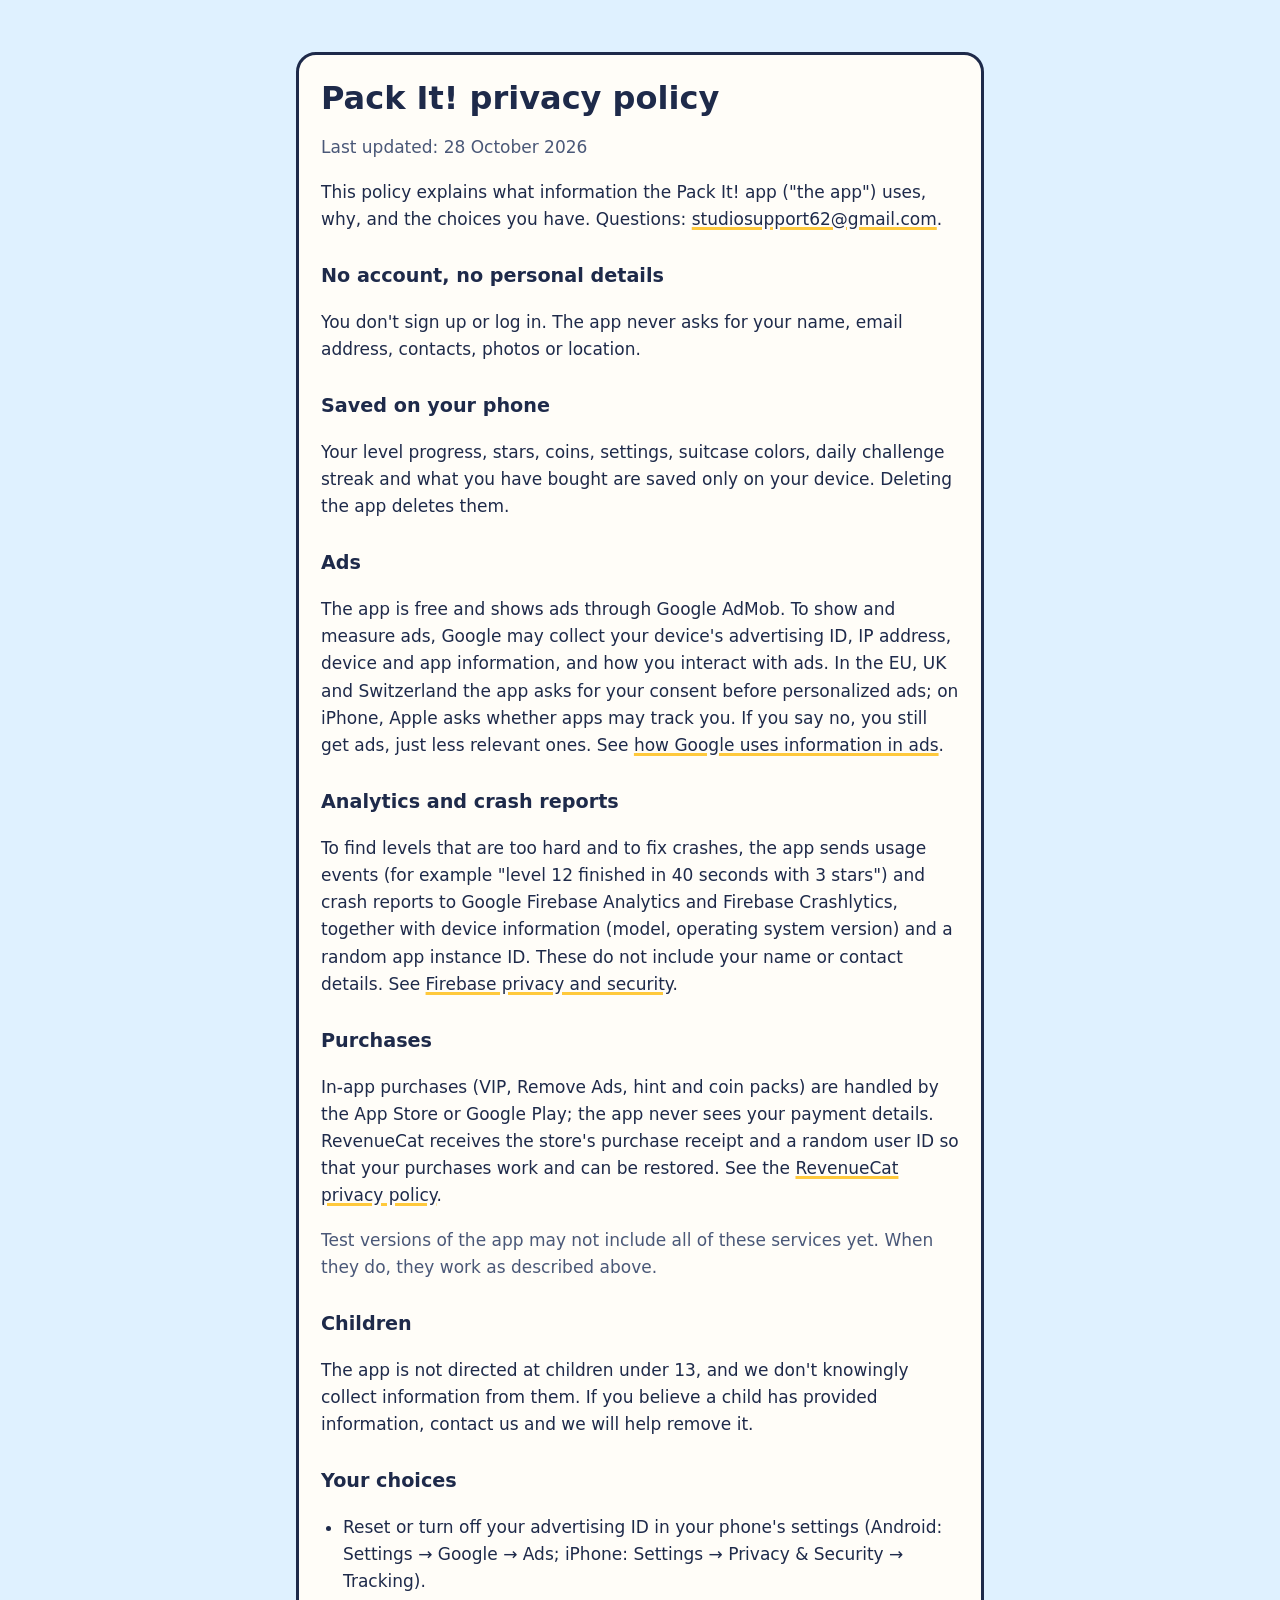
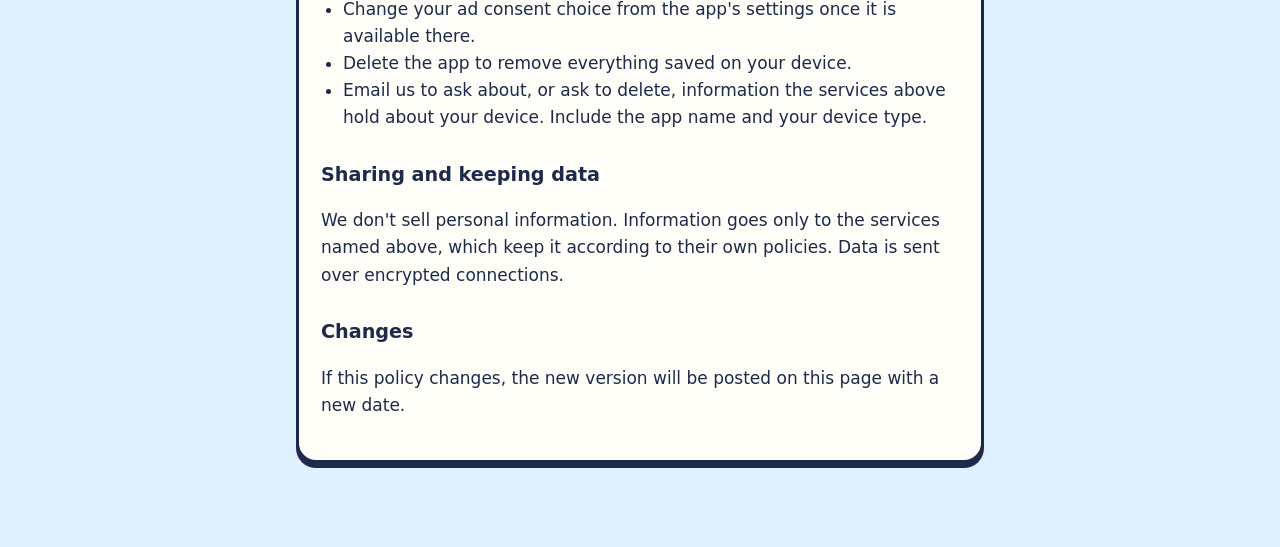
==== pack-it/privacy.html @ 5e6c573e "Studio page and Pack It! privacy policy Co-Authored-By: Claude Opus 5.5 <noreply@anthropic.com> Clau" ====
<!doctype html>
<html lang="en"><head><meta charset="utf-8"><meta name="viewport" content="width=device-width,initial-scale=1">
<title>Pack It! privacy policy</title><link rel="stylesheet" href="../style.css"></head>
<body><main>
<div class="card">
<h1>Pack It! privacy policy</h1>
<p class="muted">Last updated: 28 October 2026</p>

<p>This policy explains what information the Pack It! app ("the app") uses, why, and the choices you have.
Questions: <a href="mailto:studiosupport62@gmail.com">studiosupport62@gmail.com</a>.</p>

<h2>No account, no personal details</h2>
<p>You don't sign up or log in. The app never asks for your name, email address, contacts, photos or location.</p>

<h2>Saved on your phone</h2>
<p>Your level progress, stars, coins, settings, suitcase colors, daily challenge streak and what you have bought are
saved only on your device. Deleting the app deletes them.</p>

<h2>Ads</h2>
<p>The app is free and shows ads through Google AdMob. To show and measure ads, Google may collect your device's
advertising ID, IP address, device and app information, and how you interact with ads.
In the EU, UK and Switzerland the app asks for your consent before personalized ads; on iPhone, Apple asks whether
apps may track you. If you say no, you still get ads, just less relevant ones.
See <a href="https://policies.google.com/technologies/ads">how Google uses information in ads</a>.</p>

<h2>Analytics and crash reports</h2>
<p>To find levels that are too hard and to fix crashes, the app sends usage events (for example "level 12 finished
in 40 seconds with 3 stars") and crash reports to Google Firebase Analytics and Firebase Crashlytics, together with
device information (model, operating system version) and a random app instance ID. These do not include your name
or contact details. See <a href="https://firebase.google.com/support/privacy">Firebase privacy and security</a>.</p>

<h2>Purchases</h2>
<p>In-app purchases (VIP, Remove Ads, hint and coin packs) are handled by the App Store or Google Play; the app never
sees your payment details. RevenueCat receives the store's purchase receipt and a random user ID so that your
purchases work and can be restored. See the <a href="https://www.revenuecat.com/privacy">RevenueCat privacy policy</a>.</p>

<p class="muted">Test versions of the app may not include all of these services yet. When they do, they work as described above.</p>

<h2>Children</h2>
<p>The app is not directed at children under 13, and we don't knowingly collect information from them. If you
believe a child has provided information, contact us and we will help remove it.</p>

<h2>Your choices</h2>
<ul>
<li>Reset or turn off your advertising ID in your phone's settings (Android: Settings → Google → Ads; iPhone: Settings → Privacy &amp; Security → Tracking).</li>
<li>Change your ad consent choice from the app's settings once it is available there.</li>
<li>Delete the app to remove everything saved on your device.</li>
<li>Email us to ask about, or ask to delete, information the services above hold about your device. Include the app name and your device type.</li>
</ul>

<h2>Sharing and keeping data</h2>
<p>We don't sell personal information. Information goes only to the services named above, which keep it according
to their own policies. Data is sent over encrypted connections.</p>

<h2>Changes</h2>
<p>If this policy changes, the new version will be posted on this page with a new date.</p>
</div>
</main></body></html>
---- style.css ----
:root{--bg:#DFF1FF;--ink:#1E2A4A;--soft:#4A5878;--card:#FFFDF8;--accent:#FFC93C}
*{box-sizing:border-box}
body{margin:0;background:var(--bg);color:var(--ink);font:17px/1.6 system-ui,-apple-system,"Segoe UI",Roboto,sans-serif}
main{max-width:720px;margin:0 auto;padding:32px 16px 64px}
.card{background:var(--card);border:3px solid var(--ink);border-radius:20px;box-shadow:0 5px 0 var(--ink);padding:24px 22px;margin:20px 0}
h1{font-size:2rem;line-height:1.2;margin:0 0 8px}
h2{font-size:1.2rem;margin:28px 0 6px}
p,li{color:var(--ink)}
small,.muted{color:var(--soft)}
a{color:var(--ink);text-decoration-color:var(--accent);text-decoration-thickness:3px}
ul{padding-left:22px}
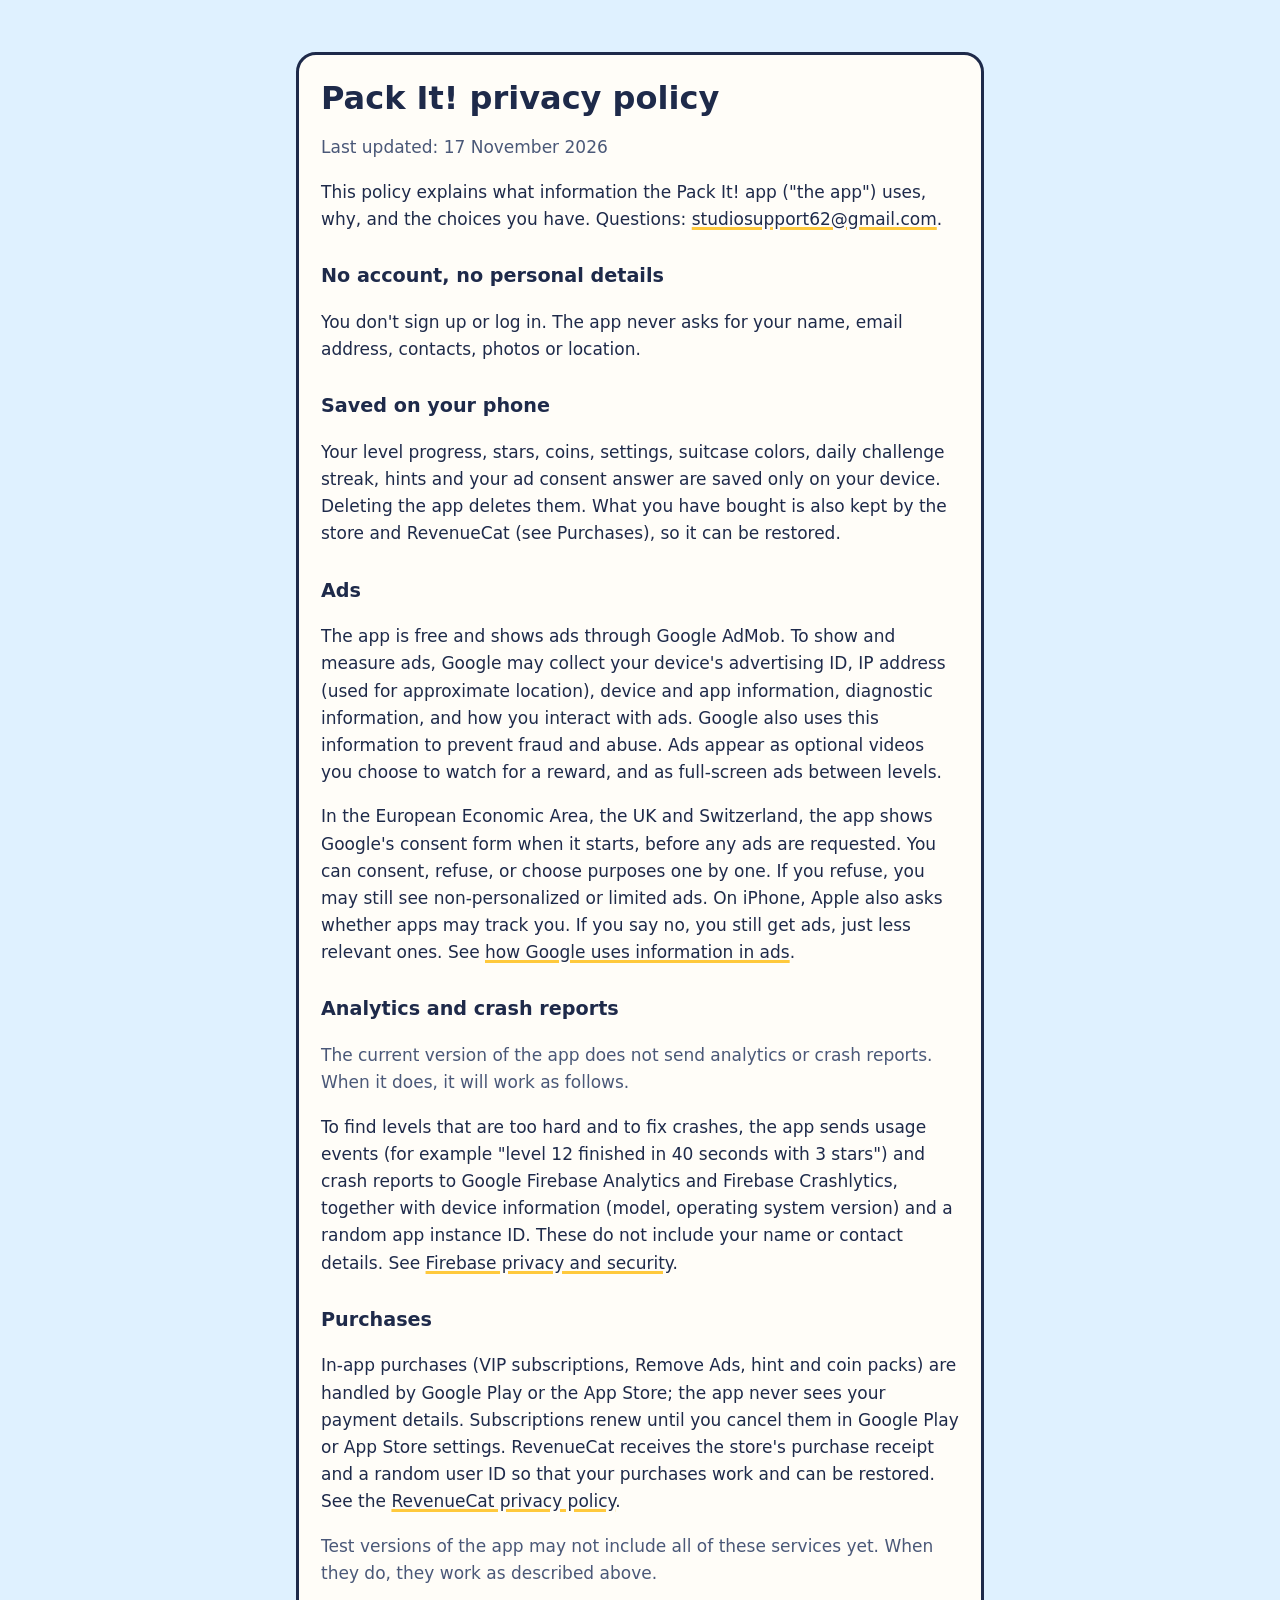
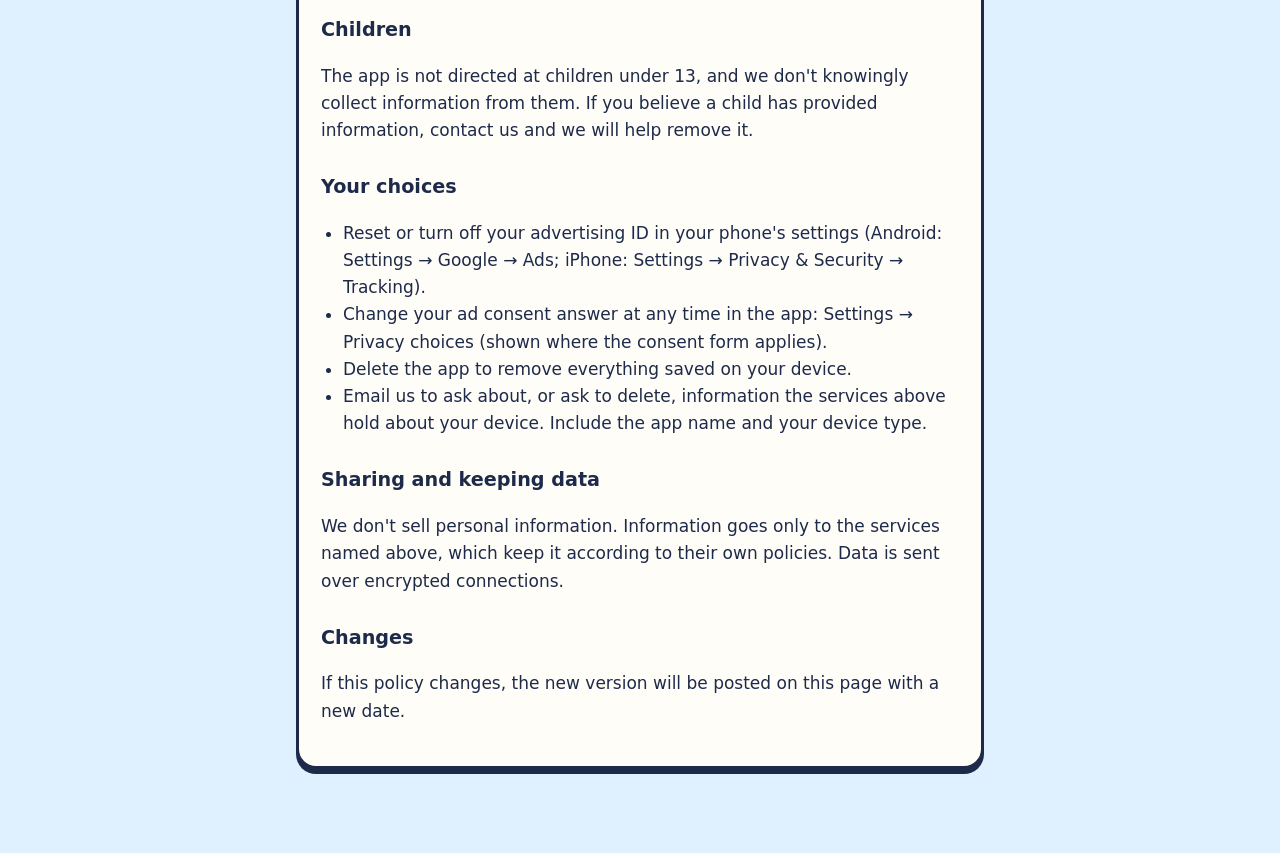
==== commit 3b3157c3: "Pack It! privacy policy: real ads, consent form, purchases Co-Authored-By: Claude Opus 5.5 <noreply@" ====
--- a/pack-it/privacy.html
+++ b/pack-it/privacy.html
@@ -4,7 +4,7 @@
 <body><main>
 <div class="card">
 <h1>Pack It! privacy policy</h1>
-<p class="muted">Last updated: 28 October 2026</p>
+<p class="muted">Last updated: 17 November 2026</p>
 
 <p>This policy explains what information the Pack It! app ("the app") uses, why, and the choices you have.
 Questions: <a href="mailto:studiosupport62@gmail.com">studiosupport62@gmail.com</a>.</p>
@@ -13,25 +13,32 @@
 <p>You don't sign up or log in. The app never asks for your name, email address, contacts, photos or location.</p>
 
 <h2>Saved on your phone</h2>
-<p>Your level progress, stars, coins, settings, suitcase colors, daily challenge streak and what you have bought are
-saved only on your device. Deleting the app deletes them.</p>
+<p>Your level progress, stars, coins, settings, suitcase colors, daily challenge streak, hints and your ad consent
+answer are saved only on your device. Deleting the app deletes them. What you have bought is also kept by the store
+and RevenueCat (see Purchases), so it can be restored.</p>
 
 <h2>Ads</h2>
 <p>The app is free and shows ads through Google AdMob. To show and measure ads, Google may collect your device's
-advertising ID, IP address, device and app information, and how you interact with ads.
-In the EU, UK and Switzerland the app asks for your consent before personalized ads; on iPhone, Apple asks whether
-apps may track you. If you say no, you still get ads, just less relevant ones.
+advertising ID, IP address (used for approximate location), device and app information, diagnostic information,
+and how you interact with ads. Google also uses this information to prevent fraud and abuse. Ads appear as optional
+videos you choose to watch for a reward, and as full-screen ads between levels.</p>
+<p>In the European Economic Area, the UK and Switzerland, the app shows Google's consent form when it starts, before any
+ads are requested. You can consent, refuse, or choose purposes one by one. If you refuse, you may still see
+non-personalized or limited ads. On iPhone, Apple also asks whether apps may track you. If you say no, you still get
+ads, just less relevant ones.
 See <a href="https://policies.google.com/technologies/ads">how Google uses information in ads</a>.</p>
 
 <h2>Analytics and crash reports</h2>
+<p class="muted">The current version of the app does not send analytics or crash reports. When it does, it will work as follows.</p>
 <p>To find levels that are too hard and to fix crashes, the app sends usage events (for example "level 12 finished
 in 40 seconds with 3 stars") and crash reports to Google Firebase Analytics and Firebase Crashlytics, together with
 device information (model, operating system version) and a random app instance ID. These do not include your name
 or contact details. See <a href="https://firebase.google.com/support/privacy">Firebase privacy and security</a>.</p>
 
 <h2>Purchases</h2>
-<p>In-app purchases (VIP, Remove Ads, hint and coin packs) are handled by the App Store or Google Play; the app never
-sees your payment details. RevenueCat receives the store's purchase receipt and a random user ID so that your
+<p>In-app purchases (VIP subscriptions, Remove Ads, hint and coin packs) are handled by Google Play or the App Store;
+the app never sees your payment details. Subscriptions renew until you cancel them in Google Play or App Store
+settings. RevenueCat receives the store's purchase receipt and a random user ID so that your
 purchases work and can be restored. See the <a href="https://www.revenuecat.com/privacy">RevenueCat privacy policy</a>.</p>
 
 <p class="muted">Test versions of the app may not include all of these services yet. When they do, they work as described above.</p>
@@ -43,7 +50,7 @@
 <h2>Your choices</h2>
 <ul>
 <li>Reset or turn off your advertising ID in your phone's settings (Android: Settings → Google → Ads; iPhone: Settings → Privacy &amp; Security → Tracking).</li>
-<li>Change your ad consent choice from the app's settings once it is available there.</li>
+<li>Change your ad consent answer at any time in the app: Settings → Privacy choices (shown where the consent form applies).</li>
 <li>Delete the app to remove everything saved on your device.</li>
 <li>Email us to ask about, or ask to delete, information the services above hold about your device. Include the app name and your device type.</li>
 </ul>
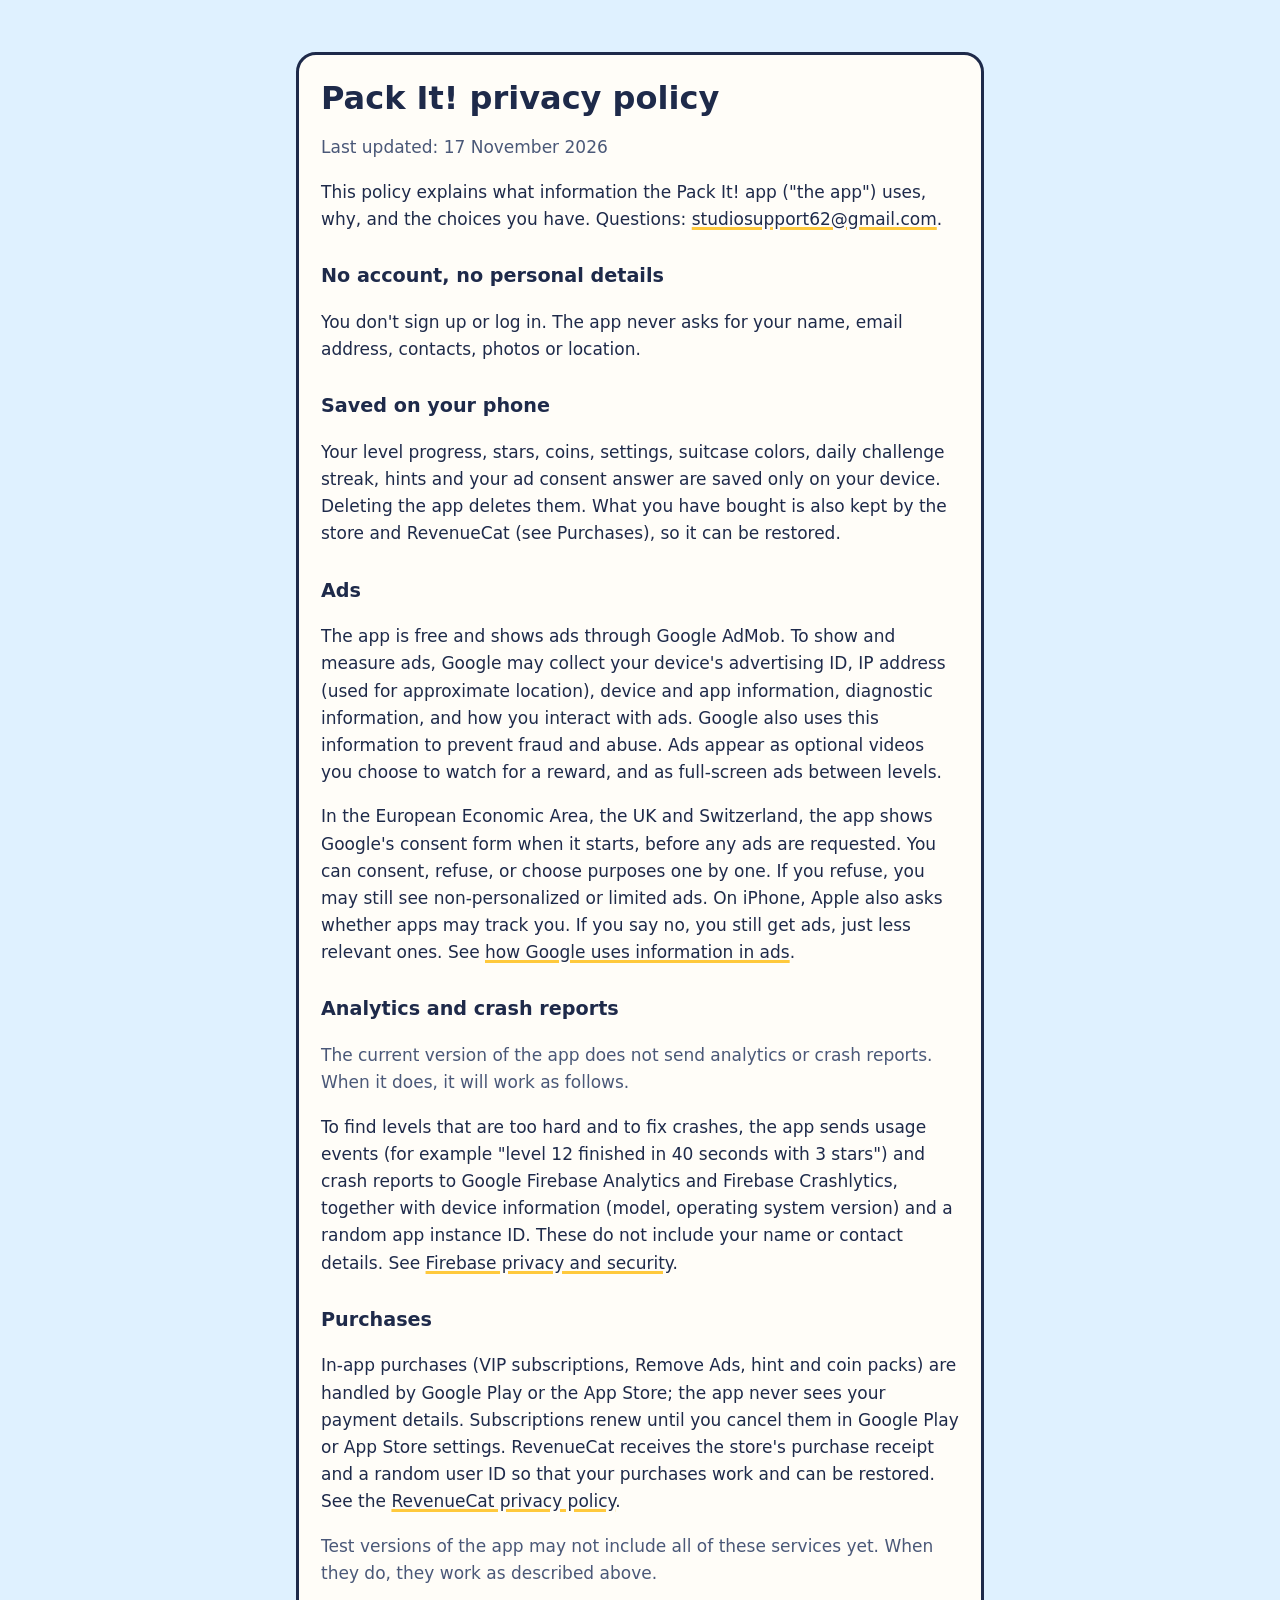
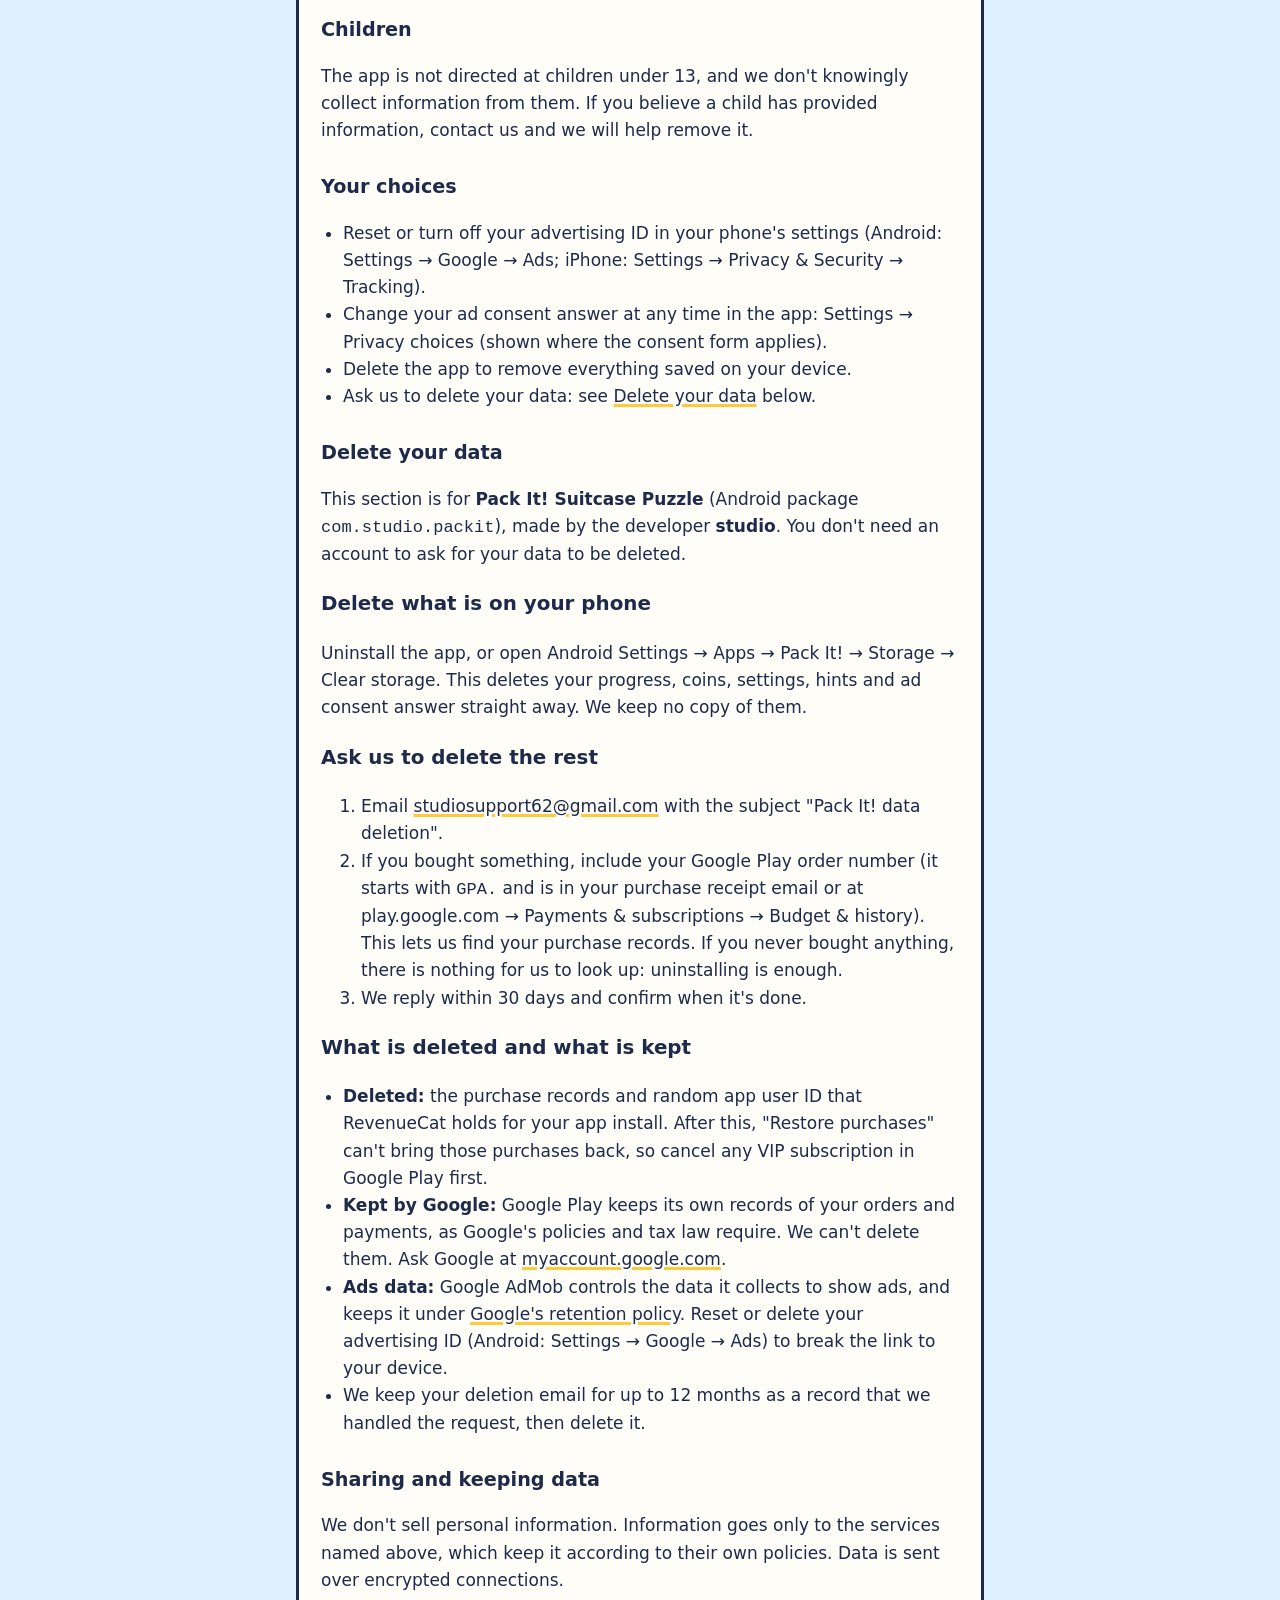
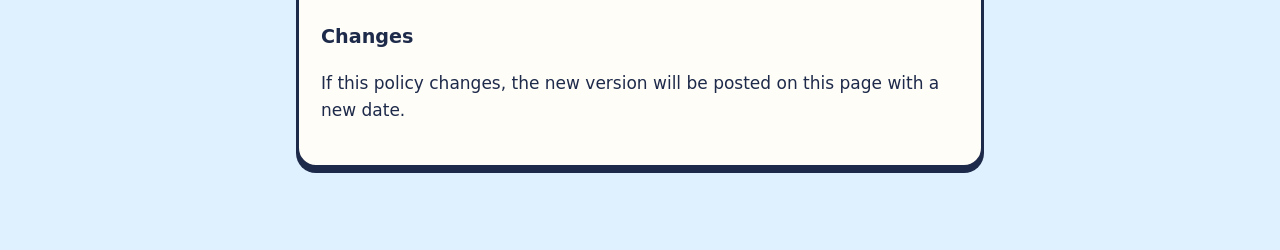
==== commit 88120754: "Pack It! privacy: Delete your data section (#delete-data) Co-Authored-By: Claude Opus 5.5 <noreply@a" ====
--- a/pack-it/privacy.html
+++ b/pack-it/privacy.html
@@ -52,7 +52,33 @@
 <li>Reset or turn off your advertising ID in your phone's settings (Android: Settings → Google → Ads; iPhone: Settings → Privacy &amp; Security → Tracking).</li>
 <li>Change your ad consent answer at any time in the app: Settings → Privacy choices (shown where the consent form applies).</li>
 <li>Delete the app to remove everything saved on your device.</li>
-<li>Email us to ask about, or ask to delete, information the services above hold about your device. Include the app name and your device type.</li>
+<li>Ask us to delete your data: see <a href="#delete-data">Delete your data</a> below.</li>
+</ul>
+
+<h2 id="delete-data">Delete your data</h2>
+<p>This section is for <strong>Pack It! Suitcase Puzzle</strong> (Android package <code>com.studio.packit</code>), made by
+the developer <strong>studio</strong>. You don't need an account to ask for your data to be deleted.</p>
+<h3>Delete what is on your phone</h3>
+<p>Uninstall the app, or open Android Settings → Apps → Pack It! → Storage → Clear storage. This deletes your progress,
+coins, settings, hints and ad consent answer straight away. We keep no copy of them.</p>
+<h3>Ask us to delete the rest</h3>
+<ol>
+<li>Email <a href="mailto:studiosupport62@gmail.com?subject=Pack%20It!%20data%20deletion">studiosupport62@gmail.com</a> with the subject "Pack It! data deletion".</li>
+<li>If you bought something, include your Google Play order number (it starts with <code>GPA.</code> and is in your purchase
+receipt email or at play.google.com → Payments &amp; subscriptions → Budget &amp; history). This lets us find your purchase
+records. If you never bought anything, there is nothing for us to look up: uninstalling is enough.</li>
+<li>We reply within 30 days and confirm when it's done.</li>
+</ol>
+<h3>What is deleted and what is kept</h3>
+<ul>
+<li><strong>Deleted:</strong> the purchase records and random app user ID that RevenueCat holds for your app install. After this,
+"Restore purchases" can't bring those purchases back, so cancel any VIP subscription in Google Play first.</li>
+<li><strong>Kept by Google:</strong> Google Play keeps its own records of your orders and payments, as Google's policies and tax
+law require. We can't delete them. Ask Google at <a href="https://myaccount.google.com/delete-services-or-account">myaccount.google.com</a>.</li>
+<li><strong>Ads data:</strong> Google AdMob controls the data it collects to show ads, and keeps it under
+<a href="https://policies.google.com/technologies/retention">Google's retention policy</a>. Reset or delete your advertising ID
+(Android: Settings → Google → Ads) to break the link to your device.</li>
+<li>We keep your deletion email for up to 12 months as a record that we handled the request, then delete it.</li>
 </ul>
 
 <h2>Sharing and keeping data</h2>
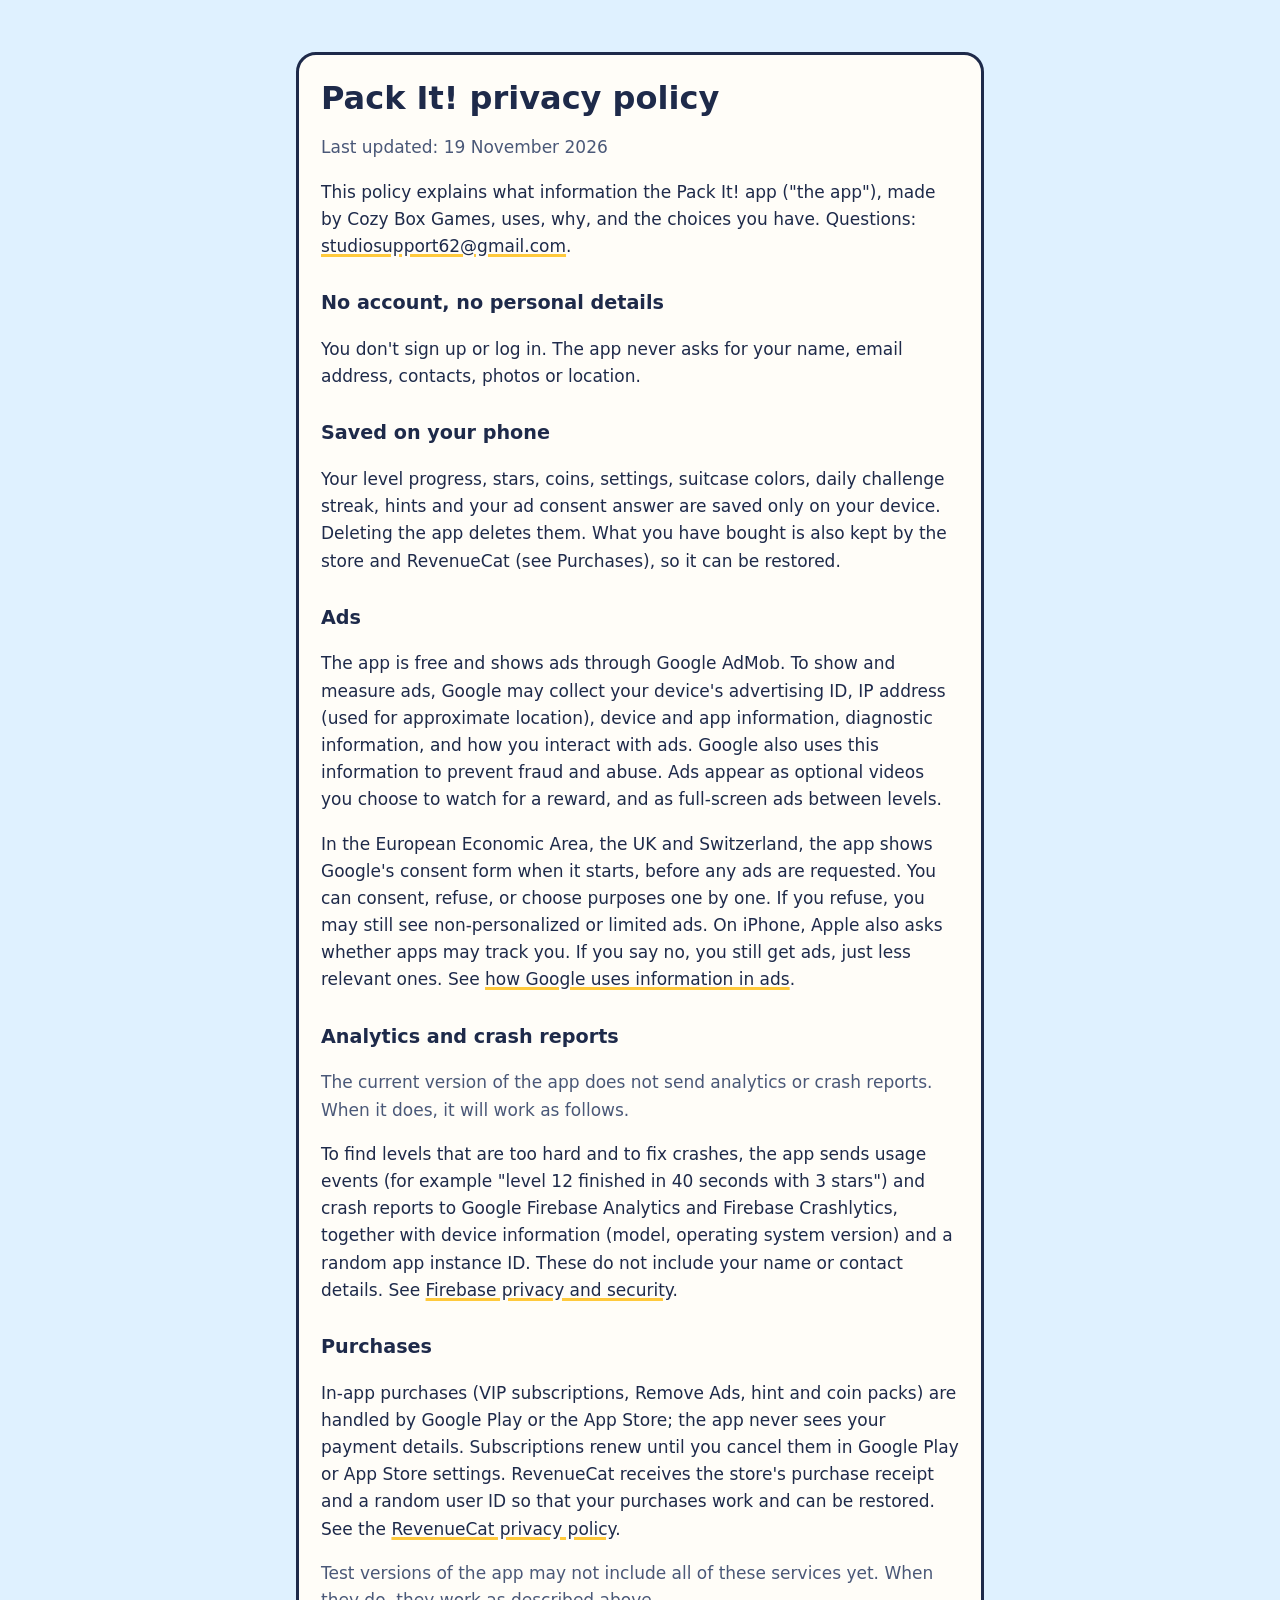
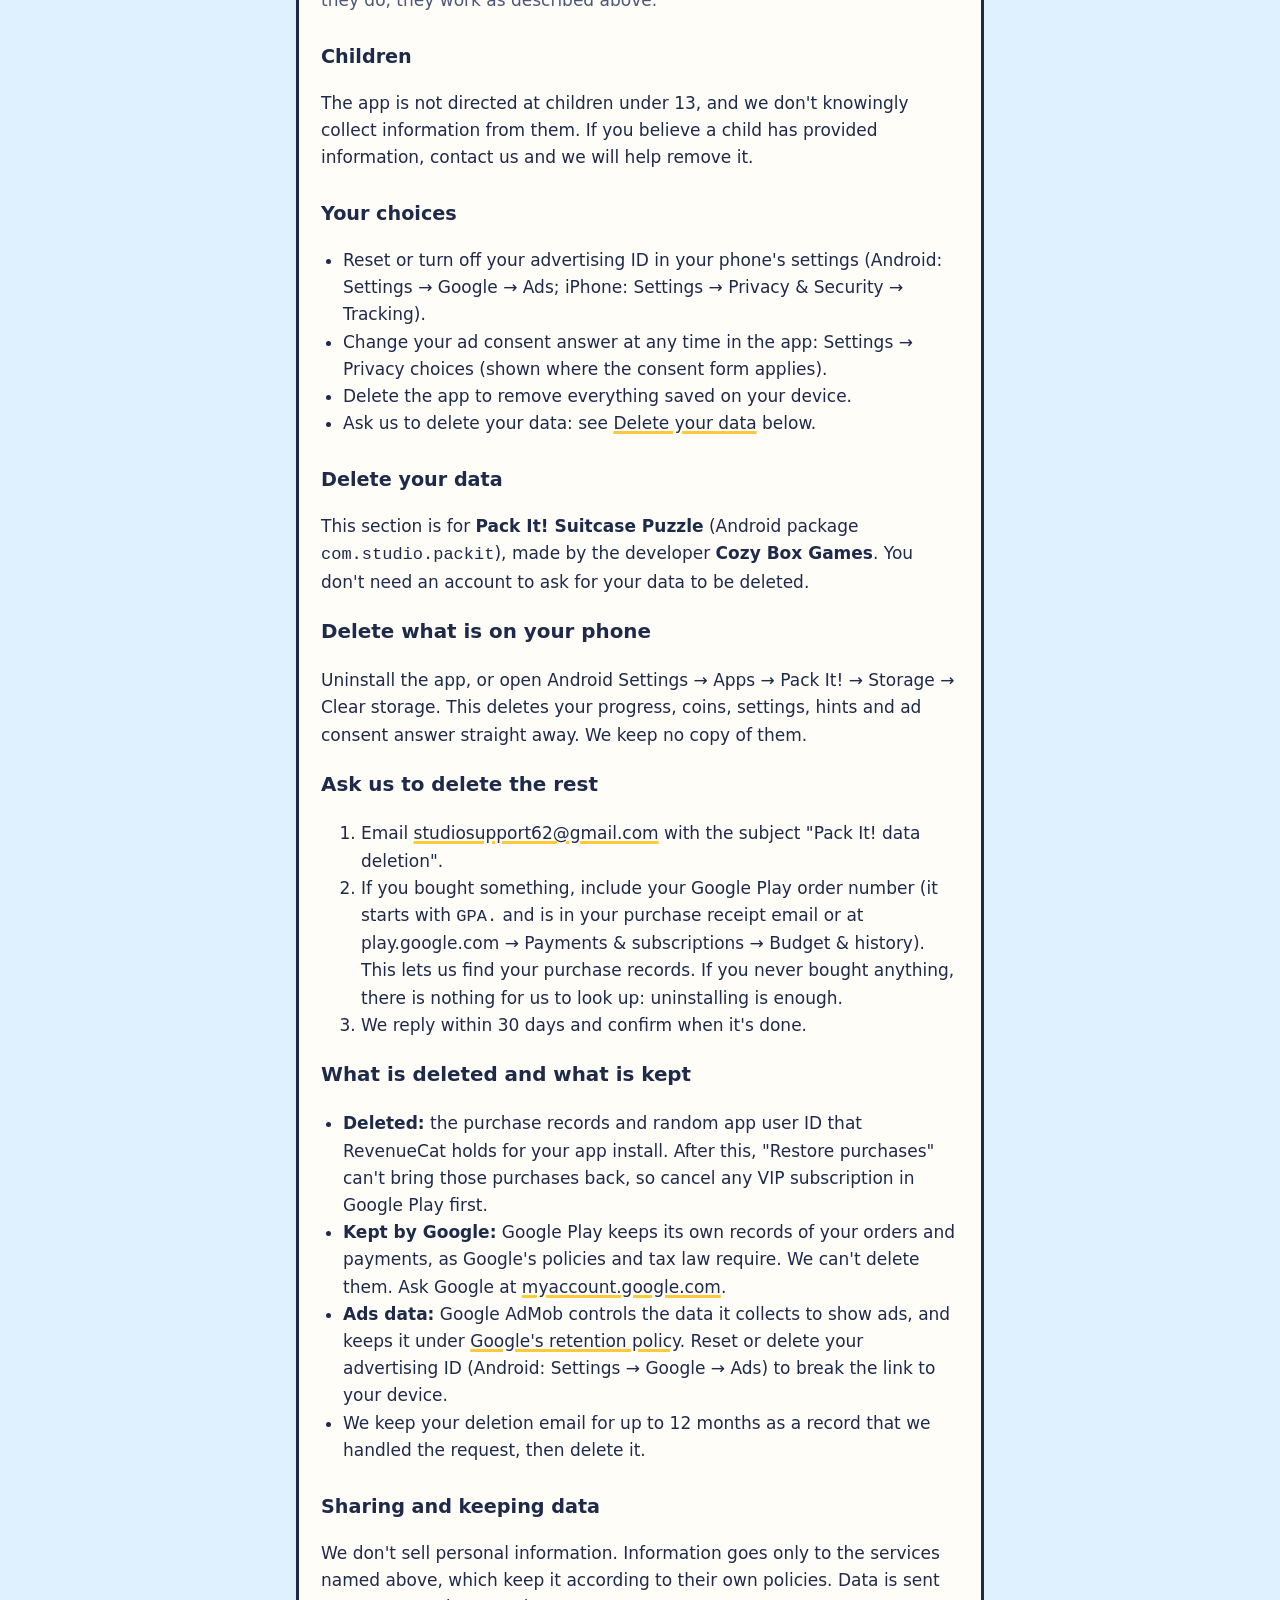
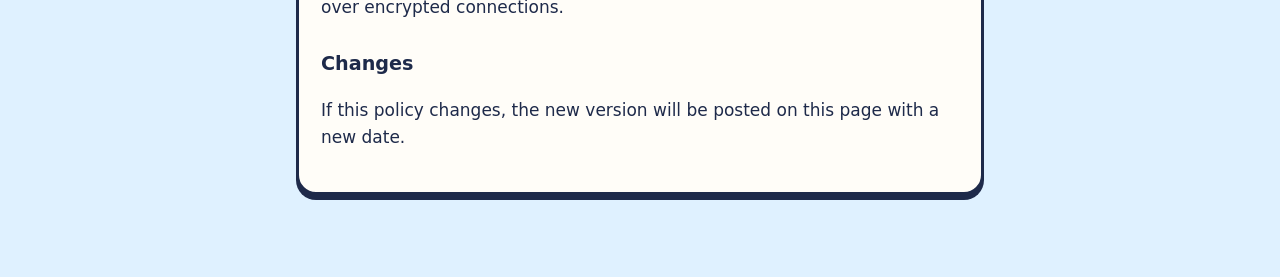
==== commit a4a75e79: "Developer name: Cozy Box Games on privacy page and site home Co-Authored-By: Claude Opus 5.5 <norepl" ====
--- a/pack-it/privacy.html
+++ b/pack-it/privacy.html
@@ -4,9 +4,9 @@
 <body><main>
 <div class="card">
 <h1>Pack It! privacy policy</h1>
-<p class="muted">Last updated: 17 November 2026</p>
+<p class="muted">Last updated: 19 November 2026</p>
 
-<p>This policy explains what information the Pack It! app ("the app") uses, why, and the choices you have.
+<p>This policy explains what information the Pack It! app ("the app"), made by Cozy Box Games, uses, why, and the choices you have.
 Questions: <a href="mailto:studiosupport62@gmail.com">studiosupport62@gmail.com</a>.</p>
 
 <h2>No account, no personal details</h2>
@@ -57,7 +57,7 @@
 
 <h2 id="delete-data">Delete your data</h2>
 <p>This section is for <strong>Pack It! Suitcase Puzzle</strong> (Android package <code>com.studio.packit</code>), made by
-the developer <strong>studio</strong>. You don't need an account to ask for your data to be deleted.</p>
+the developer <strong>Cozy Box Games</strong>. You don't need an account to ask for your data to be deleted.</p>
 <h3>Delete what is on your phone</h3>
 <p>Uninstall the app, or open Android Settings → Apps → Pack It! → Storage → Clear storage. This deletes your progress,
 coins, settings, hints and ad consent answer straight away. We keep no copy of them.</p>
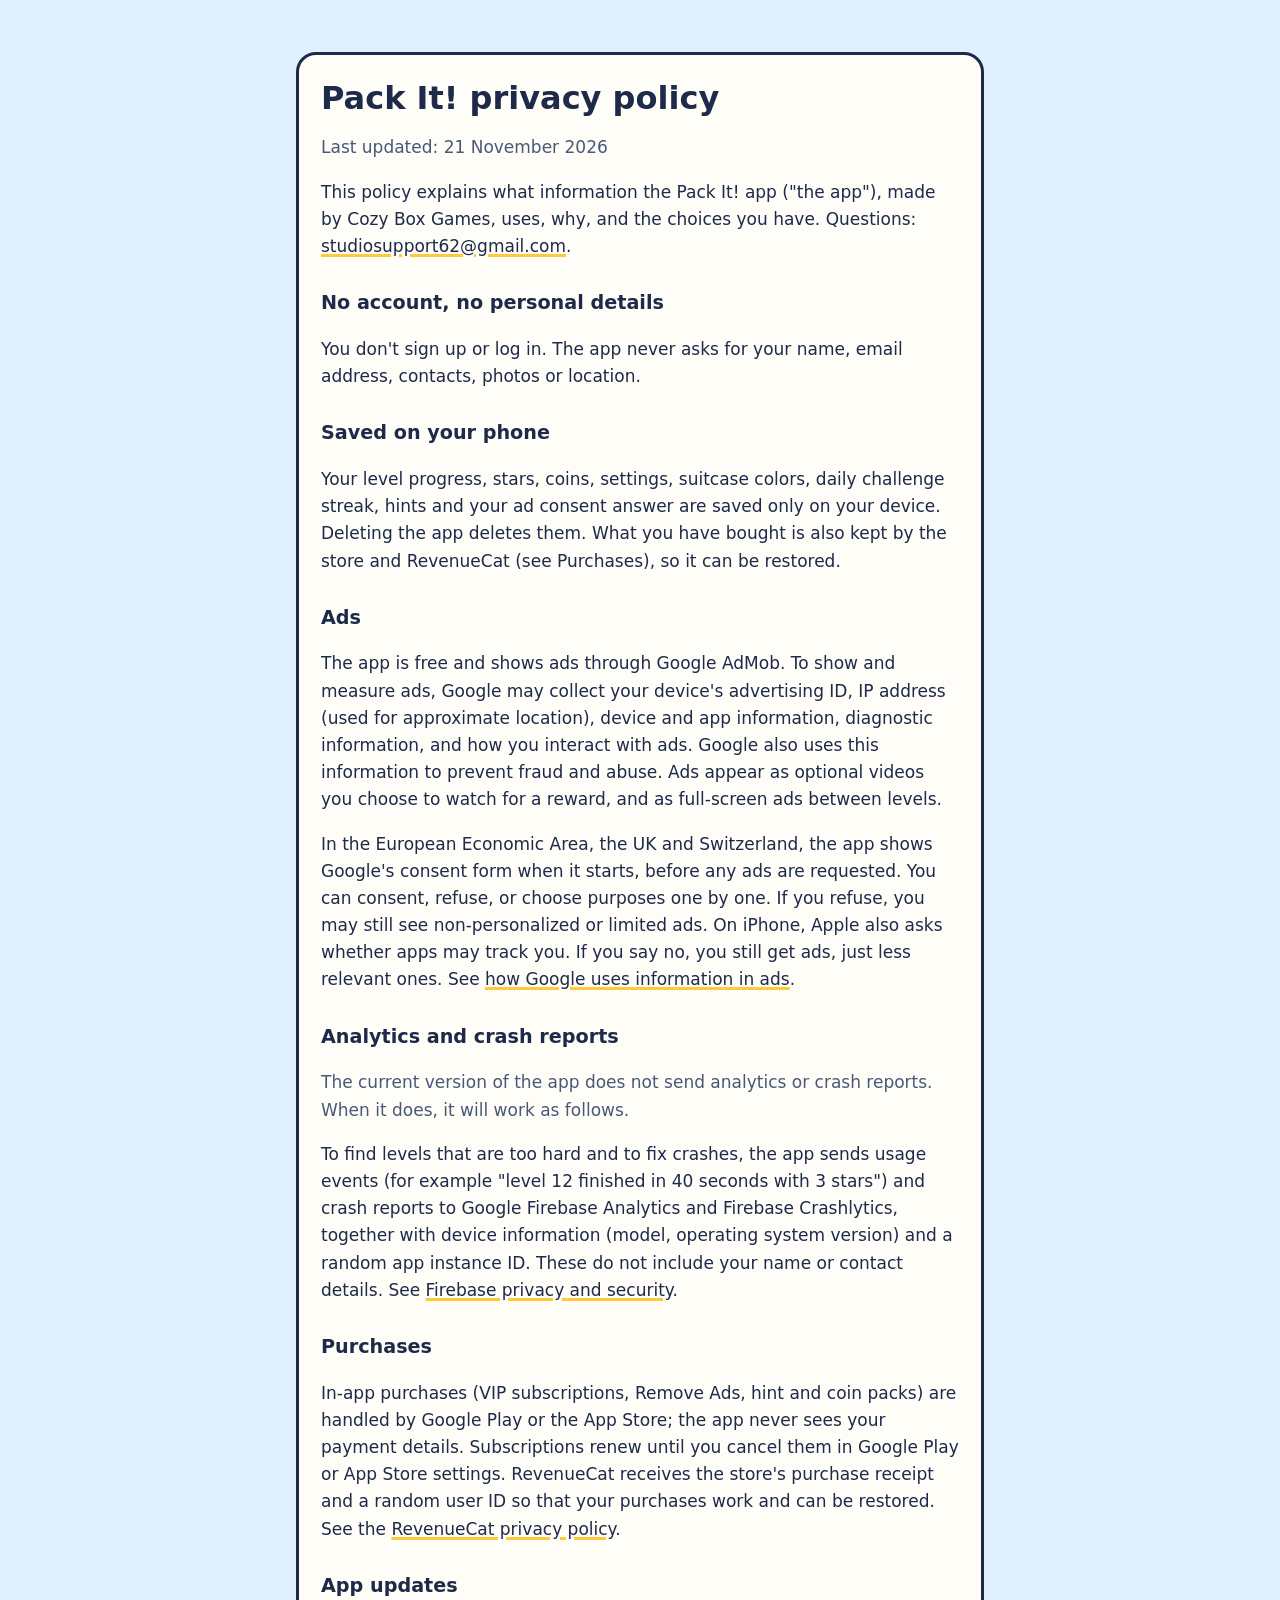
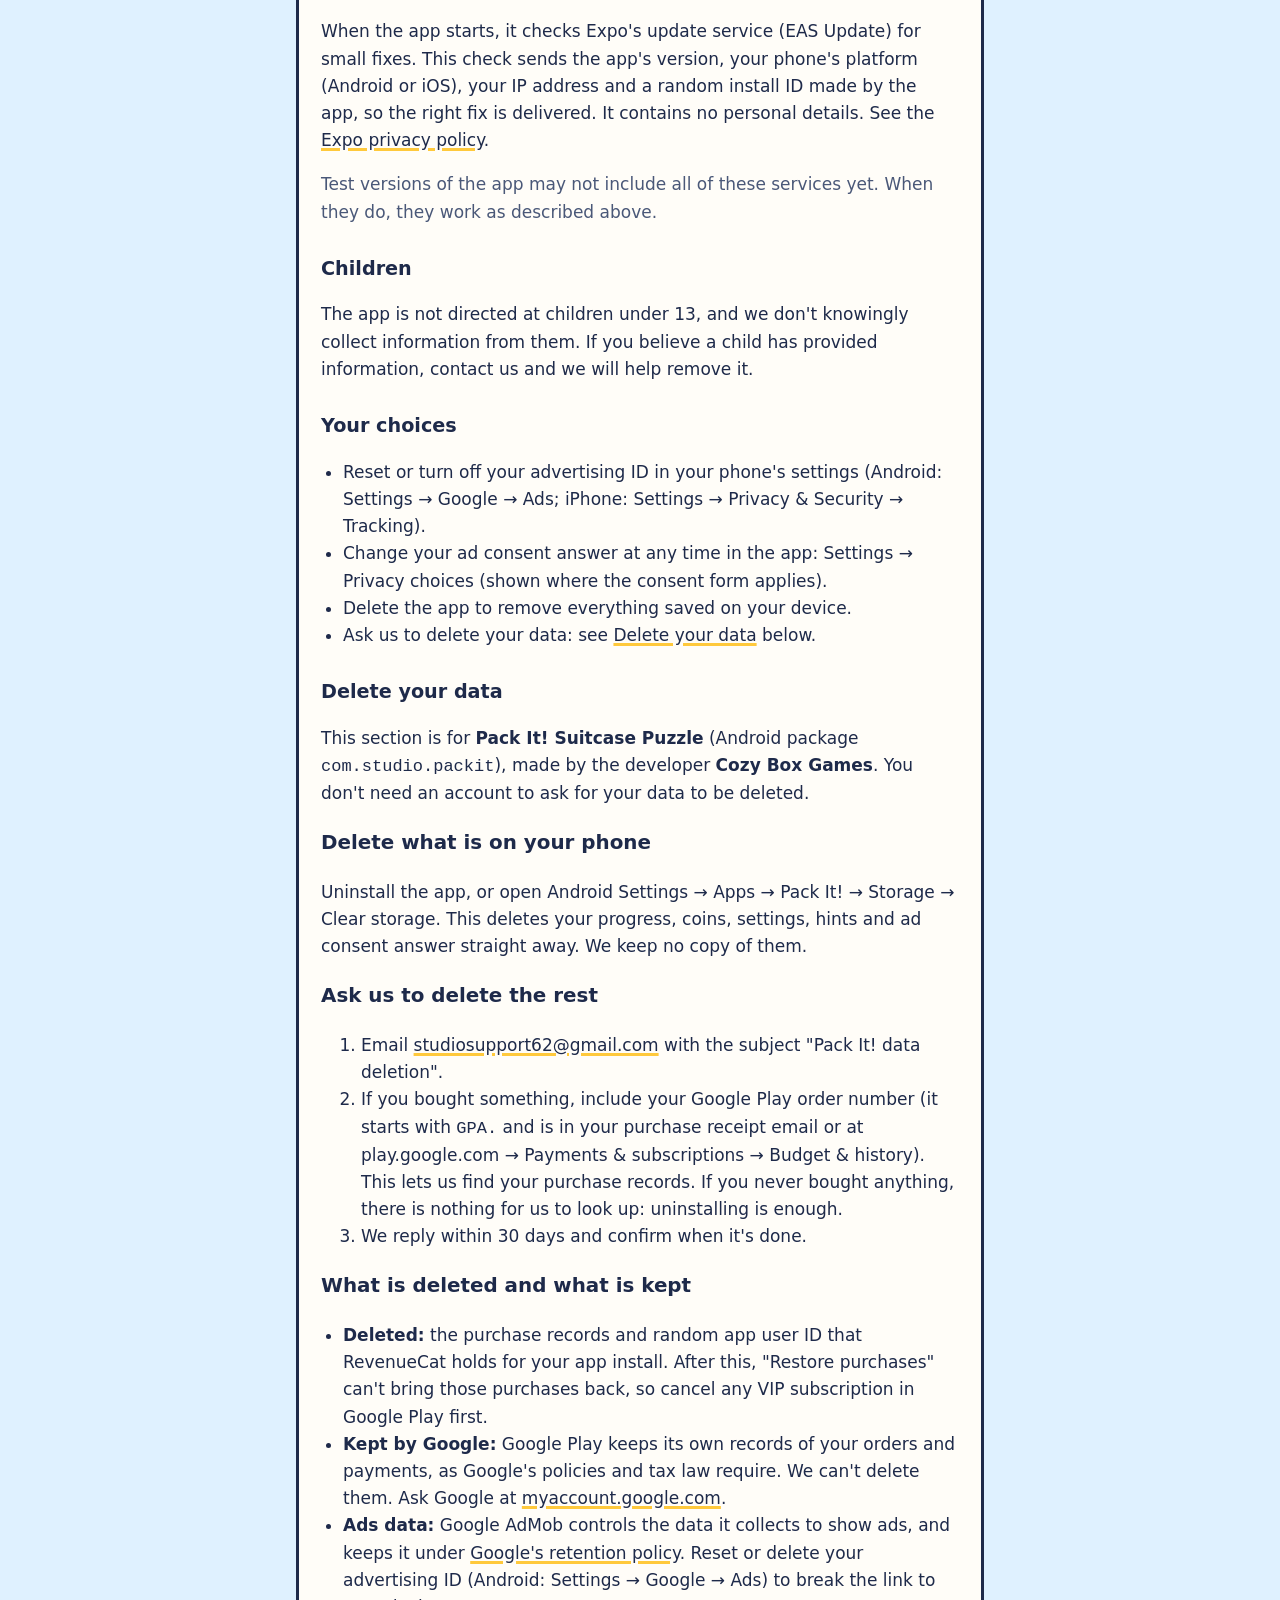
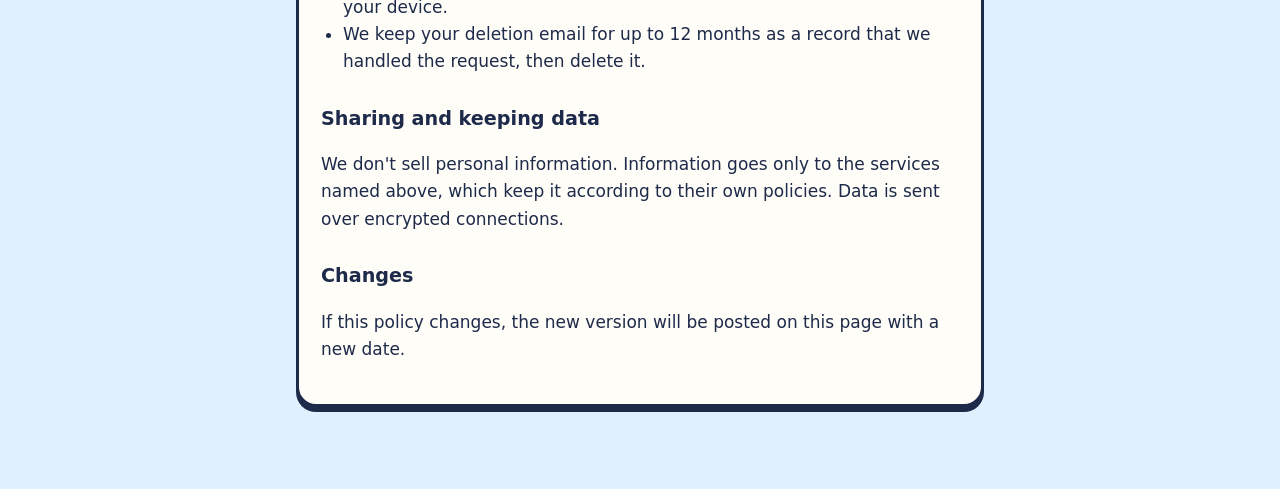
==== commit 72f12c3d: "Pack It! privacy: app updates (EAS Update) section Co-Authored-By: Claude Opus 5.5 <noreply@anthropi" ====
--- a/pack-it/privacy.html
+++ b/pack-it/privacy.html
@@ -4,7 +4,7 @@
 <body><main>
 <div class="card">
 <h1>Pack It! privacy policy</h1>
-<p class="muted">Last updated: 19 November 2026</p>
+<p class="muted">Last updated: 21 November 2026</p>
 
 <p>This policy explains what information the Pack It! app ("the app"), made by Cozy Box Games, uses, why, and the choices you have.
 Questions: <a href="mailto:studiosupport62@gmail.com">studiosupport62@gmail.com</a>.</p>
@@ -40,6 +40,11 @@
 the app never sees your payment details. Subscriptions renew until you cancel them in Google Play or App Store
 settings. RevenueCat receives the store's purchase receipt and a random user ID so that your
 purchases work and can be restored. See the <a href="https://www.revenuecat.com/privacy">RevenueCat privacy policy</a>.</p>
+
+<h2>App updates</h2>
+<p>When the app starts, it checks Expo's update service (EAS Update) for small fixes. This check sends the app's
+version, your phone's platform (Android or iOS), your IP address and a random install ID made by the app, so the right
+fix is delivered. It contains no personal details. See the <a href="https://expo.dev/privacy">Expo privacy policy</a>.</p>
 
 <p class="muted">Test versions of the app may not include all of these services yet. When they do, they work as described above.</p>
 
